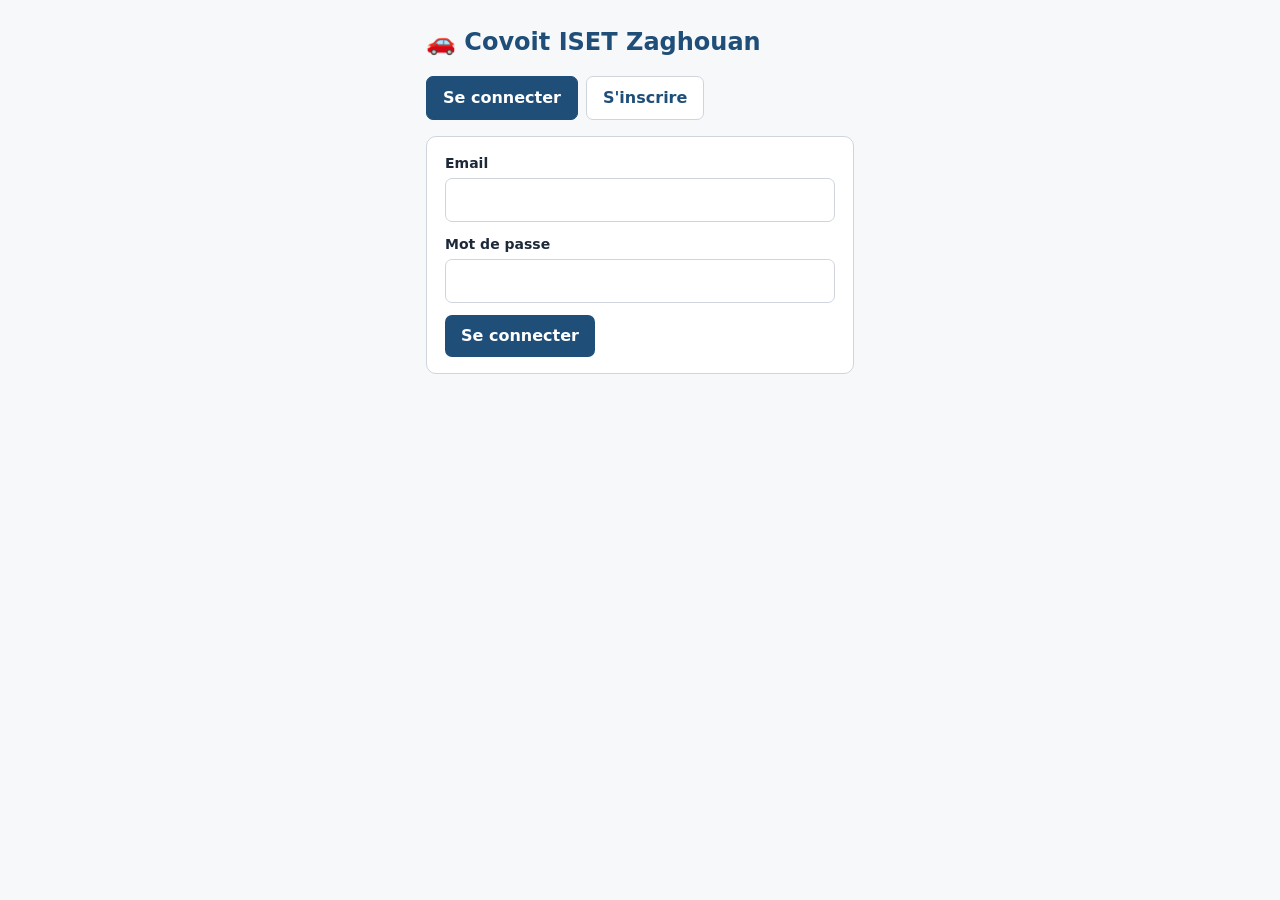
==== src/main/resources/static/index.html @ 4aa3b3e4 "feat(#1): inscription et connexion des utilisateurs" ====
<!DOCTYPE html>
<html lang="fr">
<head>
  <meta charset="UTF-8">
  <meta name="viewport" content="width=device-width, initial-scale=1">
  <title>Connexion · Covoit ISET Zaghouan</title>
  <link rel="stylesheet" href="css/style.css">
</head>
<!-- User story #1 : S'inscrire / Se connecter -->
<body>
<main style="max-width: 460px">
  <h1>🚗 Covoit ISET Zaghouan</h1>

  <div class="onglets">
    <button id="onglet-connexion" class="actif" onclick="changerOnglet('connexion')">Se connecter</button>
    <button id="onglet-inscription" onclick="changerOnglet('inscription')">S'inscrire</button>
  </div>

  <div id="alerte" hidden></div>

  <form id="form-connexion" class="carte">
    <div class="champ"><label for="c-email">Email</label><input id="c-email" type="email" required></div>
    <div class="champ"><label for="c-mdp">Mot de passe</label><input id="c-mdp" type="password" required></div>
    <button type="submit">Se connecter</button>
  </form>

  <form id="form-inscription" class="carte" hidden>
    <div class="ligne">
      <div class="champ"><label for="i-prenom">Prénom</label><input id="i-prenom" required></div>
      <div class="champ"><label for="i-nom">Nom</label><input id="i-nom" required></div>
    </div>
    <div class="champ"><label for="i-email">Email</label><input id="i-email" type="email" required></div>
    <div class="champ"><label for="i-tel">Téléphone</label><input id="i-tel" pattern="\d{8}" placeholder="8 chiffres" required></div>
    <div class="champ"><label for="i-mdp">Mot de passe</label><input id="i-mdp" type="password" minlength="6" required></div>
    <div class="champ">
      <label for="i-role">Je suis</label>
      <select id="i-role">
        <option value="PASSAGER">Passager</option>
        <option value="CONDUCTEUR">Conducteur</option>
      </select>
    </div>
    <button type="submit">Créer mon compte</button>
  </form>
</main>

<script src="js/api.js"></script>
<script>
  const alerte = document.getElementById('alerte');

  if (utilisateurConnecte()) window.location.href = 'recherche.html';

  function changerOnglet(nom) {
    document.getElementById('form-connexion').hidden = nom !== 'connexion';
    document.getElementById('form-inscription').hidden = nom !== 'inscription';
    document.getElementById('onglet-connexion').classList.toggle('actif', nom === 'connexion');
    document.getElementById('onglet-inscription').classList.toggle('actif', nom === 'inscription');
    alerte.hidden = true;
  }

  function ouvrirSession(utilisateur) {
    localStorage.setItem('utilisateur', JSON.stringify(utilisateur));
    window.location.href = 'recherche.html';
  }

  document.getElementById('form-connexion').addEventListener('submit', async e => {
    e.preventDefault();
    try {
      ouvrirSession(await api('/auth/connexion', {
        method: 'POST',
        body: {
          email: document.getElementById('c-email').value,
          motDePasse: document.getElementById('c-mdp').value
        }
      }));
    } catch (err) {
      afficherAlerte(alerte, err.message);
    }
  });

  document.getElementById('form-inscription').addEventListener('submit', async e => {
    e.preventDefault();
    try {
      ouvrirSession(await api('/auth/inscription', {
        method: 'POST',
        body: {
          prenom: document.getElementById('i-prenom').value,
          nom: document.getElementById('i-nom').value,
          email: document.getElementById('i-email').value,
          telephone: document.getElementById('i-tel').value,
          motDePasse: document.getElementById('i-mdp').value,
          role: document.getElementById('i-role').value
        }
      }));
    } catch (err) {
      afficherAlerte(alerte, err.message);
    }
  });
</script>
</body>
</html>
---- src/main/resources/static/css/style.css ----
:root {
  --bleu: #1f4e79;
  --bleu-clair: #eaf1f8;
  --vert: #1e7d4f;
  --rouge: #b42318;
  --gris: #667085;
  --bordure: #d0d5dd;
  --fond: #f6f8fa;
}

* { box-sizing: border-box; }

body {
  margin: 0;
  font-family: system-ui, -apple-system, "Segoe UI", Roboto, sans-serif;
  background: var(--fond);
  color: #1d2939;
  line-height: 1.5;
}

/* ---------- Barre de navigation ---------- */
.nav {
  background: var(--bleu);
  color: #fff;
  display: flex;
  flex-wrap: wrap;
  align-items: center;
  gap: 4px 18px;
  padding: 12px 20px;
}
.nav .logo { font-weight: 700; margin-right: auto; }
.nav a { color: #dbe7f3; text-decoration: none; font-size: 15px; }
.nav a:hover, .nav a.actif { color: #fff; text-decoration: underline; }
.nav button { background: none; border: 1px solid #9fb8d0; color: #fff; padding: 4px 10px; border-radius: 6px; cursor: pointer; }

/* ---------- Mise en page ---------- */
main { max-width: 860px; margin: 24px auto; padding: 0 16px; }
h1 { color: var(--bleu); font-size: 24px; margin: 0 0 16px; }
h2 { color: var(--bleu); font-size: 18px; margin: 24px 0 10px; }

.carte {
  background: #fff;
  border: 1px solid var(--bordure);
  border-radius: 10px;
  padding: 16px 18px;
  margin-bottom: 14px;
}

/* ---------- Formulaires ---------- */
form .ligne { display: grid; grid-template-columns: repeat(auto-fit, minmax(180px, 1fr)); gap: 12px; }
label { display: block; font-size: 14px; font-weight: 600; margin-bottom: 4px; }
input, select, textarea {
  width: 100%;
  padding: 9px 10px;
  border: 1px solid var(--bordure);
  border-radius: 7px;
  font: inherit;
  background: #fff;
}
textarea { resize: vertical; min-height: 70px; }
.champ { margin-bottom: 12px; }

button, .bouton {
  display: inline-block;
  background: var(--bleu);
  color: #fff;
  border: none;
  padding: 9px 16px;
  border-radius: 7px;
  font: inherit;
  font-weight: 600;
  cursor: pointer;
  text-decoration: none;
}
button:hover, .bouton:hover { filter: brightness(1.12); }
button:disabled { opacity: .55; cursor: not-allowed; }
.bouton-secondaire { background: #fff; color: var(--bleu); border: 1px solid var(--bleu); }
.bouton-danger { background: var(--rouge); }

/* ---------- Messages d'alerte ---------- */
.alerte { padding: 10px 14px; border-radius: 7px; margin: 12px 0; font-size: 15px; }
.alerte.erreur { background: #fef3f2; color: var(--rouge); border: 1px solid #fecdca; }
.alerte.succes { background: #ecfdf3; color: var(--vert); border: 1px solid #abefc6; }

/* ---------- Onglets (connexion / inscription) ---------- */
.onglets { display: flex; gap: 8px; margin-bottom: 16px; }
.onglets button { background: #fff; color: var(--bleu); border: 1px solid var(--bordure); }
.onglets button.actif { background: var(--bleu); color: #fff; border-color: var(--bleu); }

/* ---------- Trajets et réservations ---------- */
.trajet { display: flex; flex-wrap: wrap; justify-content: space-between; gap: 10px 20px; align-items: center; }
.trajet .itineraire { font-size: 18px; font-weight: 700; }
.trajet .details { color: var(--gris); font-size: 14px; }
.trajet .prix { font-size: 18px; font-weight: 700; color: var(--vert); }
.trajet .actions { display: flex; gap: 8px; align-items: center; }
.trajet .actions input { width: 70px; }

.badge { display: inline-block; padding: 2px 9px; border-radius: 99px; font-size: 13px; font-weight: 600; }
.badge.confirmee { background: #ecfdf3; color: var(--vert); }
.badge.annulee { background: #f2f4f7; color: var(--gris); }

.stats { display: grid; grid-template-columns: repeat(auto-fit, minmax(150px, 1fr)); gap: 12px; }
.stat { background: var(--bleu-clair); border-radius: 8px; padding: 12px; text-align: center; }
.stat strong { display: block; font-size: 24px; color: var(--bleu); }
.vide { color: var(--gris); font-style: italic; }

/* ---------- Messagerie ---------- */
.messagerie { display: grid; grid-template-columns: 220px 1fr; gap: 14px; }
.contacts a { display: block; padding: 9px 10px; border-radius: 7px; color: inherit; text-decoration: none; }
.contacts a.actif, .contacts a:hover { background: var(--bleu-clair); }
.fil { max-height: 380px; overflow-y: auto; display: flex; flex-direction: column; gap: 8px; margin-bottom: 12px; }
.bulle { max-width: 75%; padding: 8px 12px; border-radius: 12px; background: #f2f4f7; }
.bulle.moi { align-self: flex-end; background: var(--bleu); color: #fff; }
.bulle small { display: block; font-size: 11px; opacity: .7; margin-top: 2px; }

@media (max-width: 640px) {
  .messagerie { grid-template-columns: 1fr; }
}
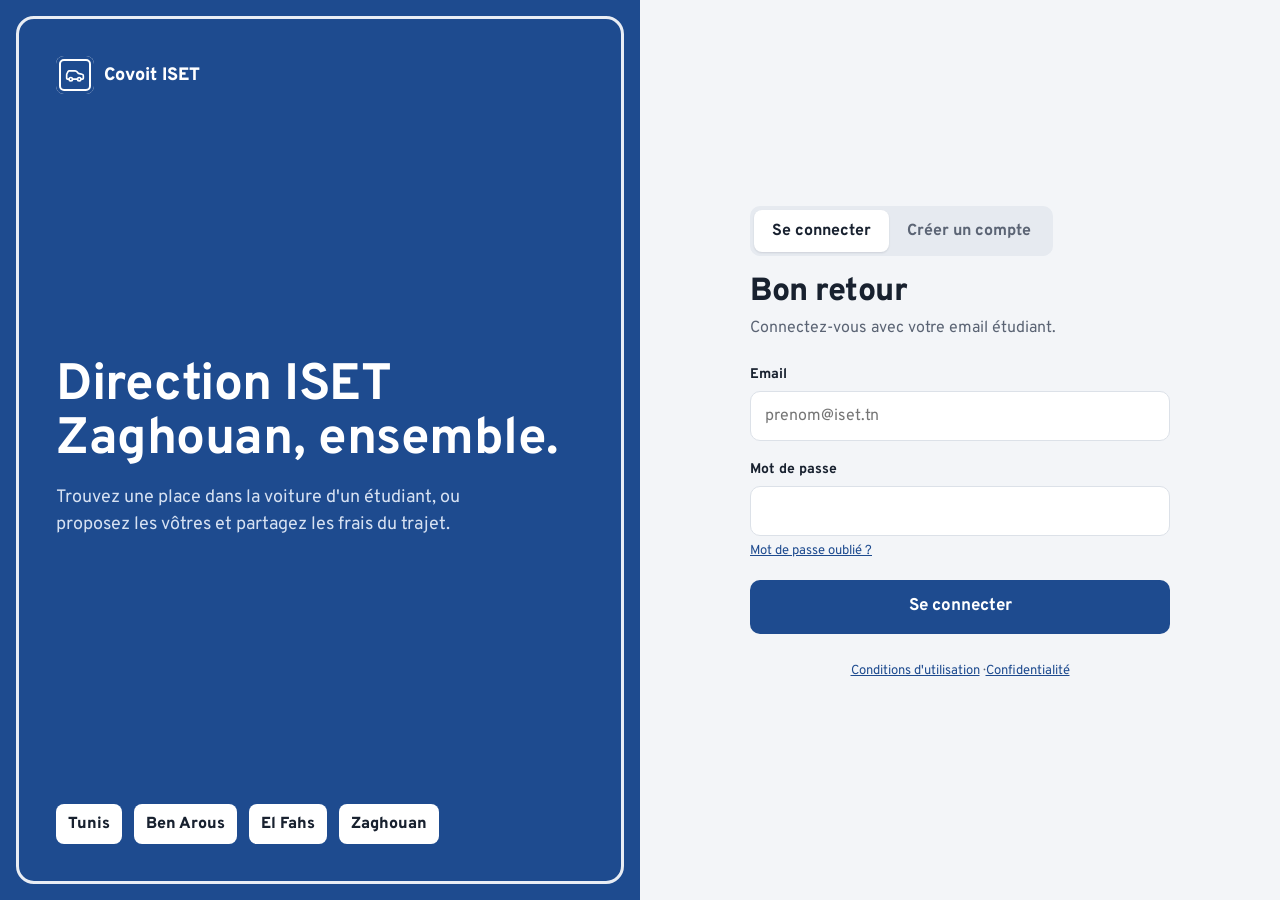
==== commit a2a4b4ff: "DevOps: health endpoint, Docker, GitLab CI, deploy.py, demo.sh, README" ====
--- a/src/main/resources/static/index.html
+++ b/src/main/resources/static/index.html
@@ -2,98 +2,154 @@
 <html lang="fr">
 <head>
   <meta charset="UTF-8">
-  <meta name="viewport" content="width=device-width, initial-scale=1">
-  <title>Connexion · Covoit ISET Zaghouan</title>
+  <meta name="viewport" content="width=device-width, initial-scale=1, viewport-fit=cover">
+  <meta name="theme-color" content="#1e4b8f">
+  <title>Bienvenue · Covoit ISET Zaghouan</title>
+  <link rel="preconnect" href="https://fonts.googleapis.com">
+  <link rel="stylesheet" href="https://fonts.googleapis.com/css2?family=Overpass:wght@400;500;600;700;800&display=swap">
   <link rel="stylesheet" href="css/style.css">
 </head>
 <!-- User story #1 : S'inscrire / Se connecter -->
 <body>
-<main style="max-width: 460px">
-  <h1>🚗 Covoit ISET Zaghouan</h1>
+<div class="ecran-connexion">
+  <section class="cote-panneau">
+    <div>
+      <a class="logo" href="index.html" style="color:#fff"><span class="plaque-logo" id="logo"></span>Covoit ISET</a>
+    </div>
+    <div>
+      <h1>Direction ISET Zaghouan, ensemble.</h1>
+      <p>Trouvez une place dans la voiture d'un étudiant, ou proposez les vôtres et partagez les frais du trajet.</p>
+    </div>
+    <div class="bornes" aria-hidden="true">
+      <span class="borne">Tunis</span>
+      <span class="borne">Ben Arous</span>
+      <span class="borne">El Fahs</span>
+      <span class="borne">Zaghouan</span>
+    </div>
+  </section>
 
-  <div class="onglets">
-    <button id="onglet-connexion" class="actif" onclick="changerOnglet('connexion')">Se connecter</button>
-    <button id="onglet-inscription" onclick="changerOnglet('inscription')">S'inscrire</button>
-  </div>
+  <section class="cote-form">
+    <div style="width:100%;max-width:420px">
+      <div class="segments" role="tablist">
+        <button id="onglet-connexion" class="actif" role="tab" onclick="changerOnglet('connexion')">Se connecter</button>
+        <button id="onglet-inscription" role="tab" onclick="changerOnglet('inscription')">Créer un compte</button>
+      </div>
 
-  <div id="alerte" hidden></div>
+      <form id="form-connexion">
+        <h1 class="titre">Bon retour</h1>
+        <p class="chapeau">Connectez-vous avec votre email étudiant.</p>
+        <div class="champ"><label for="c-email">Email</label>
+          <div class="entree"><input id="c-email" type="email" placeholder="prenom@iset.tn" required autocomplete="email"></div></div>
+        <div class="champ"><label for="c-mdp">Mot de passe</label>
+          <div class="entree"><input id="c-mdp" type="password" required autocomplete="current-password"></div>
+          <div class="aide"><a href="mot-de-passe-oublie.html">Mot de passe oublié ?</a></div></div>
+        <button class="btn plein grand" type="submit">Se connecter</button>
+      </form>
 
-  <form id="form-connexion" class="carte">
-    <div class="champ"><label for="c-email">Email</label><input id="c-email" type="email" required></div>
-    <div class="champ"><label for="c-mdp">Mot de passe</label><input id="c-mdp" type="password" required></div>
-    <button type="submit">Se connecter</button>
-  </form>
+      <form id="form-inscription" hidden>
+        <h1 class="titre">Créer un compte</h1>
+        <p class="chapeau">Vous pourrez activer le mode conducteur juste après.</p>
+        <div class="deux">
+          <div class="champ"><label for="i-prenom">Prénom</label><div class="entree"><input id="i-prenom" required autocomplete="given-name"></div></div>
+          <div class="champ"><label for="i-nom">Nom</label><div class="entree"><input id="i-nom" required autocomplete="family-name"></div></div>
+        </div>
+        <div class="champ"><label for="i-email">Email</label>
+          <div class="entree"><input id="i-email" type="email" placeholder="prenom@iset.tn" required autocomplete="email"></div></div>
+        <div class="champ"><label for="i-tel">Téléphone</label>
+          <div class="entree"><span class="prefixe"><span class="drapeau" aria-hidden="true"></span>+216</span>
+            <input id="i-tel" inputmode="numeric" pattern="\d{8}" maxlength="8" placeholder="20123456" required autocomplete="tel-national"></div></div>
+        <div class="champ"><label for="i-mdp">Mot de passe</label>
+          <div class="entree"><input id="i-mdp" type="password" minlength="6" required autocomplete="new-password"></div>
+          <div class="aide">6 caractères minimum.</div></div>
+        <label class="case" style="margin:0 0 18px;align-items:flex-start">
+          <input type="checkbox" id="i-conditions" required style="margin-top:3px">
+          <span>J'accepte les <a href="conditions.html" target="_blank">conditions d'utilisation</a>
+            et la <a href="confidentialite.html" target="_blank">politique de confidentialité</a>.</span>
+        </label>
+        <button class="btn plein grand" type="submit">Créer mon compte</button>
+      </form>
 
-  <form id="form-inscription" class="carte" hidden>
-    <div class="ligne">
-      <div class="champ"><label for="i-prenom">Prénom</label><input id="i-prenom" required></div>
-      <div class="champ"><label for="i-nom">Nom</label><input id="i-nom" required></div>
+      <div id="verifier-email" hidden>
+        <h1 class="titre">Vérifiez votre email</h1>
+        <p class="chapeau">Nous avons envoyé un lien à <strong id="email-envoye"></strong>. Ouvrez-le pour activer votre compte
+          (pensez à regarder dans les spams).</p>
+        <button class="btn contour plein" id="renvoyer">Renvoyer l'email</button>
+        <button class="btn plein" style="margin-top:10px" onclick="changerOnglet('connexion')">J'ai confirmé, me connecter</button>
+      </div>
+
+      <p class="aide" style="text-align:center;margin-top:28px">
+        <a href="conditions.html">Conditions d'utilisation</a> · <a href="confidentialite.html">Confidentialité</a></p>
     </div>
-    <div class="champ"><label for="i-email">Email</label><input id="i-email" type="email" required></div>
-    <div class="champ"><label for="i-tel">Téléphone</label><input id="i-tel" pattern="\d{8}" placeholder="8 chiffres" required></div>
-    <div class="champ"><label for="i-mdp">Mot de passe</label><input id="i-mdp" type="password" minlength="6" required></div>
-    <div class="champ">
-      <label for="i-role">Je suis</label>
-      <select id="i-role">
-        <option value="PASSAGER">Passager</option>
-        <option value="CONDUCTEUR">Conducteur</option>
-      </select>
-    </div>
-    <button type="submit">Créer mon compte</button>
-  </form>
-</main>
+  </section>
+</div>
 
 <script src="js/api.js"></script>
 <script>
-  const alerte = document.getElementById('alerte');
-
+  document.getElementById('logo').innerHTML = ic('voiture');
   if (utilisateurConnecte()) window.location.href = 'recherche.html';
 
   function changerOnglet(nom) {
+    document.getElementById('verifier-email').hidden = true;
+    document.querySelector('.segments').hidden = false;
     document.getElementById('form-connexion').hidden = nom !== 'connexion';
     document.getElementById('form-inscription').hidden = nom !== 'inscription';
     document.getElementById('onglet-connexion').classList.toggle('actif', nom === 'connexion');
     document.getElementById('onglet-inscription').classList.toggle('actif', nom === 'inscription');
-    alerte.hidden = true;
   }
 
-  function ouvrirSession(utilisateur) {
-    localStorage.setItem('utilisateur', JSON.stringify(utilisateur));
-    window.location.href = 'recherche.html';
+  if (parametre('expire')) toast('Votre session a expiré. Reconnectez-vous.', 'erreur');
+
+  // Lien reçu par email : index.html?verifier=<jeton>
+  if (parametre('verifier')) {
+    api('/auth/verification?jeton=' + encodeURIComponent(parametre('verifier')), { method: 'POST' })
+      .then(session => {
+        enregistrerSession(session);
+        location.href = 'completer-profil.html?nouveau=1';
+      })
+      .catch(err => toast(err.message, 'erreur'));
   }
+
+  document.getElementById('renvoyer').addEventListener('click', async () => {
+    try {
+      const r = await api('/auth/verification/renvoi', { method: 'POST',
+        body: { email: document.getElementById('email-envoye').textContent } });
+      toast(r.message);
+    } catch (err) { toast(err.message, 'erreur'); }
+  });
 
   document.getElementById('form-connexion').addEventListener('submit', async e => {
     e.preventDefault();
     try {
-      ouvrirSession(await api('/auth/connexion', {
-        method: 'POST',
-        body: {
-          email: document.getElementById('c-email').value,
-          motDePasse: document.getElementById('c-mdp').value
-        }
-      }));
-    } catch (err) {
-      afficherAlerte(alerte, err.message);
-    }
+      const session = await api('/auth/connexion', { method: 'POST', body: {
+        email: document.getElementById('c-email').value,
+        motDePasse: document.getElementById('c-mdp').value } });
+      enregistrerSession(session);
+      window.location.href = 'recherche.html';
+    } catch (err) { toast(err.message, 'erreur'); }
   });
 
   document.getElementById('form-inscription').addEventListener('submit', async e => {
     e.preventDefault();
     try {
-      ouvrirSession(await api('/auth/inscription', {
-        method: 'POST',
-        body: {
-          prenom: document.getElementById('i-prenom').value,
-          nom: document.getElementById('i-nom').value,
-          email: document.getElementById('i-email').value,
-          telephone: document.getElementById('i-tel').value,
-          motDePasse: document.getElementById('i-mdp').value,
-          role: document.getElementById('i-role').value
-        }
-      }));
-    } catch (err) {
-      afficherAlerte(alerte, err.message);
-    }
+      const session = await api('/auth/inscription', { method: 'POST', body: {
+        prenom: document.getElementById('i-prenom').value,
+        nom: document.getElementById('i-nom').value,
+        email: document.getElementById('i-email').value,
+        telephone: document.getElementById('i-tel').value.replace(/\s/g, ''),
+        motDePasse: document.getElementById('i-mdp').value,
+        role: 'PASSAGER',
+        conditionsAcceptees: document.getElementById('i-conditions').checked } });
+      if (session.verificationRequise) {
+        // Le compte est créé, mais l'email doit être confirmé avant la première connexion
+        document.getElementById('form-inscription').hidden = true;
+        document.querySelector('.segments').hidden = true;
+        document.getElementById('email-envoye').textContent = session.utilisateur.email;
+        document.getElementById('verifier-email').hidden = false;
+        return;
+      }
+      enregistrerSession(session);
+      window.location.href = 'completer-profil.html?nouveau=1';
+    } catch (err) { toast(err.message, 'erreur'); }
   });
 </script>
 </body>
--- a/src/main/resources/static/css/style.css
+++ b/src/main/resources/static/css/style.css
@@ -1,118 +1,592 @@
+/* =========================================================
+   Covoit ISET Zaghouan · thème « panneau routier »
+   Ordinateur : barre du haut + colonnes ; téléphone : onglets en bas
+   ========================================================= */
 :root {
-  --bleu: #1f4e79;
-  --bleu-clair: #eaf1f8;
-  --vert: #1e7d4f;
-  --rouge: #b42318;
-  --gris: #667085;
-  --bordure: #d0d5dd;
-  --fond: #f6f8fa;
+  --panneau: #1e4b8f;        /* bleu des panneaux de direction */
+  --panneau-fonce: #163a70;
+  --panneau-clair: #e8eef8;
+  --encre: #18212f;
+  --asphalte: #5b6474;
+  --gris: #8a93a3;
+  --ligne: #dce1e8;
+  --fond: #f3f5f8;
+  --blanc: #ffffff;
+  --jaune: #f2b705;          /* peinture routière, utilisée avec parcimonie */
+  --jaune-clair: #fff6d6;
+  --vert: #1f7a4d;
+  --vert-clair: #e5f3ec;
+  --rouge: #c2362b;
+  --rouge-clair: #fbe9e7;
+  --largeur: 1160px;
+  --onglets-h: 68px;
 }
 
 * { box-sizing: border-box; }
-
+[hidden] { display: none !important; }
+html, body { margin: 0; }
 body {
-  margin: 0;
-  font-family: system-ui, -apple-system, "Segoe UI", Roboto, sans-serif;
+  font-family: "Overpass", system-ui, -apple-system, "Segoe UI", Roboto, sans-serif;
+  font-size: 16px;
+  line-height: 1.5;
+  color: var(--encre);
   background: var(--fond);
-  color: #1d2939;
-  line-height: 1.5;
-}
-
-/* ---------- Barre de navigation ---------- */
-.nav {
-  background: var(--bleu);
-  color: #fff;
-  display: flex;
-  flex-wrap: wrap;
-  align-items: center;
-  gap: 4px 18px;
-  padding: 12px 20px;
-}
-.nav .logo { font-weight: 700; margin-right: auto; }
-.nav a { color: #dbe7f3; text-decoration: none; font-size: 15px; }
-.nav a:hover, .nav a.actif { color: #fff; text-decoration: underline; }
-.nav button { background: none; border: 1px solid #9fb8d0; color: #fff; padding: 4px 10px; border-radius: 6px; cursor: pointer; }
+  -webkit-font-smoothing: antialiased;
+}
+button, input, select, textarea { font: inherit; color: inherit; }
+a { color: var(--panneau); }
+:focus-visible { outline: 3px solid var(--jaune); outline-offset: 2px; border-radius: 6px; }
+svg.ic { width: 20px; height: 20px; stroke: currentColor; fill: none; stroke-width: 2; stroke-linecap: round; stroke-linejoin: round; flex-shrink: 0; }
+.nombres { font-variant-numeric: tabular-nums; }
+@media (prefers-reduced-motion: reduce) { * { animation: none !important; transition: none !important; } }
 
 /* ---------- Mise en page ---------- */
-main { max-width: 860px; margin: 24px auto; padding: 0 16px; }
-h1 { color: var(--bleu); font-size: 24px; margin: 0 0 16px; }
-h2 { color: var(--bleu); font-size: 18px; margin: 24px 0 10px; }
-
-.carte {
-  background: #fff;
-  border: 1px solid var(--bordure);
-  border-radius: 10px;
-  padding: 16px 18px;
-  margin-bottom: 14px;
-}
+.conteneur { width: 100%; max-width: var(--largeur); margin: 0 auto; padding: 0 24px; }
+main.conteneur { padding-top: 28px; padding-bottom: 64px; }
+.colonnes { display: grid; grid-template-columns: minmax(0, 1fr) 360px; gap: 28px; align-items: start; }
+.colonnes.large-droite { grid-template-columns: minmax(0, 1fr) 400px; }
+.colle { position: sticky; top: 92px; }
+.etroit { max-width: 680px; margin: 0 auto; }
+@media (max-width: 900px) {
+  .colonnes, .colonnes.large-droite { grid-template-columns: 1fr; }
+  .colle { position: static; }
+}
+@media (max-width: 700px) {
+  .conteneur { padding: 0 16px; }
+  main.conteneur { padding-top: 18px; padding-bottom: calc(var(--onglets-h) + 28px); }
+}
+
+h1.titre { font-size: 32px; line-height: 1.15; font-weight: 800; letter-spacing: -.5px; margin: 0 0 6px; }
+.chapeau { color: var(--asphalte); margin: 0 0 24px; max-width: 60ch; }
+h2.section { font-size: 20px; font-weight: 800; margin: 32px 0 12px; }
+h2.section:first-child { margin-top: 0; }
+.retour { display: inline-flex; align-items: center; gap: 6px; color: var(--asphalte); text-decoration: none; font-weight: 600; margin-bottom: 14px; background: none; border: none; padding: 0; cursor: pointer; }
+.retour:hover { color: var(--encre); }
+
+/* ---------- Barre du haut ---------- */
+.barre-haut { position: sticky; top: 0; z-index: 40; background: var(--blanc); border-bottom: 1px solid var(--ligne); }
+.barre-haut .conteneur { display: flex; align-items: center; gap: 28px; height: 68px; }
+.logo { display: inline-flex; align-items: center; gap: 10px; text-decoration: none; color: var(--encre); font-weight: 800; font-size: 18px; }
+.logo .plaque-logo {
+  display: inline-flex; align-items: center; justify-content: center; width: 38px; height: 38px; border-radius: 8px;
+  background: var(--panneau); color: #fff; box-shadow: inset 0 0 0 3px var(--panneau), inset 0 0 0 5px #fff;
+}
+.logo .plaque-logo svg.ic { width: 20px; height: 20px; }
+.nav-haut { display: flex; gap: 4px; flex: 1; }
+.nav-haut a { position: relative; text-decoration: none; color: var(--asphalte); font-weight: 600; padding: 22px 12px; }
+.nav-haut a:hover { color: var(--encre); }
+.nav-haut a.actif { color: var(--encre); }
+.nav-haut a.actif::after { content: ""; position: absolute; left: 12px; right: 12px; bottom: -1px; height: 3px; background: var(--jaune); border-radius: 3px 3px 0 0; }
+.barre-haut .droite { display: flex; align-items: center; gap: 12px; }
+.compte { display: inline-flex; align-items: center; gap: 10px; text-decoration: none; color: var(--encre); font-weight: 600; }
+@media (max-width: 700px) {
+  .nav-haut, .barre-haut .btn-proposer, .compte .nom-compte { display: none; }
+  .barre-haut .conteneur { height: 58px; justify-content: space-between; }
+}
+
+/* ---------- Onglets du bas (téléphone uniquement) ---------- */
+.onglets-bas { display: none; }
+@media (max-width: 700px) {
+  .onglets-bas {
+    display: grid; grid-template-columns: repeat(4, 1fr); position: fixed; left: 0; right: 0; bottom: 0; z-index: 40;
+    height: var(--onglets-h); background: var(--blanc); border-top: 1px solid var(--ligne); padding-bottom: env(safe-area-inset-bottom);
+  }
+  .onglets-bas a { display: flex; flex-direction: column; align-items: center; justify-content: center; gap: 2px; text-decoration: none; color: var(--gris); font-size: 12px; font-weight: 600; }
+  .onglets-bas a.actif { color: var(--panneau); }
+  .onglets-bas a.actif svg.ic { stroke-width: 2.5; }
+}
+
+/* ---------- Boutons ---------- */
+.btn {
+  display: inline-flex; align-items: center; justify-content: center; gap: 8px; min-height: 46px; padding: 0 20px;
+  border-radius: 10px; border: 1px solid transparent; background: var(--panneau); color: #fff; font-weight: 700;
+  text-decoration: none; cursor: pointer; white-space: nowrap;
+}
+.btn:hover { background: var(--panneau-fonce); }
+.btn:disabled { background: #e3e7ed; color: var(--gris); cursor: not-allowed; }
+.btn.plein { width: 100%; }
+.btn.grand { min-height: 54px; font-size: 17px; }
+.btn.jaune { background: var(--jaune); color: var(--encre); }
+.btn.jaune:hover { background: #e0a900; }
+.btn.contour { background: var(--blanc); color: var(--encre); border-color: var(--ligne); }
+.btn.contour:hover { border-color: var(--asphalte); }
+.btn.danger { background: var(--blanc); color: var(--rouge); border-color: #f0c7c2; }
+.btn.danger:hover { background: var(--rouge-clair); }
+.btn.petit { min-height: 38px; padding: 0 14px; font-size: 14px; }
+.btn-icone { width: 42px; height: 42px; border-radius: 10px; display: inline-flex; align-items: center; justify-content: center; border: 1px solid var(--ligne); background: var(--blanc); color: var(--encre); cursor: pointer; text-decoration: none; }
+.btn-icone:hover { border-color: var(--asphalte); }
+.rangee { display: flex; gap: 10px; flex-wrap: wrap; }
+
+/* ---------- Panneau de direction (accueil) : l'élément signature ---------- */
+.panneau-direction {
+  position: relative; background: var(--panneau); color: #fff; border-radius: 18px; padding: 34px 34px 30px;
+}
+.panneau-direction::before {
+  content: ""; position: absolute; inset: 9px; border: 3px solid rgba(255,255,255,.92); border-radius: 12px; pointer-events: none;
+}
+.panneau-direction .direction { display: flex; align-items: center; gap: 16px; position: relative; }
+.panneau-direction .direction h1 { font-size: clamp(30px, 4.4vw, 50px); line-height: 1; font-weight: 800; letter-spacing: -.5px; margin: 0; }
+.panneau-direction .direction .fleche-route { width: 54px; height: 54px; flex-shrink: 0; }
+.panneau-direction .direction .fleche-route svg.ic { width: 54px; height: 54px; stroke-width: 2.4; }
+.panneau-direction p { position: relative; margin: 10px 0 24px; color: #d6e1f2; font-size: 17px; }
+.recherche {
+  position: relative; display: grid; grid-template-columns: 1.3fr auto 1.3fr 1fr .8fr auto; gap: 0; align-items: stretch;
+  background: var(--blanc); border-radius: 12px; color: var(--encre); overflow: hidden;
+}
+.recherche .case-champ { display: flex; flex-direction: column; justify-content: center; padding: 10px 16px; border-right: 1px solid var(--ligne); min-width: 0; }
+.recherche .case-champ label { font-size: 12px; font-weight: 700; color: var(--asphalte); }
+.recherche .case-champ input { border: none; outline: none; background: transparent; font-size: 17px; font-weight: 600; padding: 2px 0; min-width: 0; width: 100%; }
+.recherche .case-champ input::placeholder { color: #b0b7c3; font-weight: 500; }
+.recherche .echanger { border: none; border-right: 1px solid var(--ligne); background: var(--blanc); color: var(--panneau); width: 46px; cursor: pointer; display: flex; align-items: center; justify-content: center; }
+.recherche .echanger:hover { background: var(--panneau-clair); }
+.recherche .btn { border-radius: 0; min-height: 64px; padding: 0 26px; background: var(--jaune); color: var(--encre); }
+.recherche .btn:hover { background: #e0a900; }
+.recherche .btn:disabled { background: #eef0f3; color: var(--gris); }
+@media (max-width: 900px) {
+  .recherche { grid-template-columns: 1fr auto; }
+  .recherche .case-champ { border-right: none; border-bottom: 1px solid var(--ligne); }
+  .recherche .case-champ.depart { grid-column: 1; }
+  .recherche .echanger { grid-column: 2; grid-row: 1 / span 2; border-right: none; border-left: 1px solid var(--ligne); border-bottom: 1px solid var(--ligne); }
+  .recherche .case-champ.arrivee { grid-column: 1; grid-row: 2; }
+  .recherche .case-champ.quand { grid-column: 1 / -1; }
+  .recherche .btn { grid-column: 1 / -1; min-height: 54px; }
+}
+@media (max-width: 700px) {
+  .panneau-direction { padding: 26px 20px 22px; border-radius: 16px; }
+  .panneau-direction::before { inset: 7px; }
+  .panneau-direction .direction .fleche-route, .panneau-direction .direction .fleche-route svg.ic { width: 38px; height: 38px; }
+}
+
+/* ---------- Panneaux et listes ---------- */
+.bloc { background: var(--blanc); border: 1px solid var(--ligne); border-radius: 14px; }
+.bloc.rembourre { padding: 22px; }
+.bloc + .bloc { margin-top: 16px; }
+.bloc-titre { font-size: 17px; font-weight: 800; margin: 0 0 14px; }
+.liste > * + * { border-top: 1px solid var(--ligne); }
+
+/* Une ligne de trajet */
+.ligne-trajet {
+  display: grid; grid-template-columns: 64px minmax(0, 1fr) 190px 96px; gap: 18px; align-items: center;
+  padding: 18px 22px; text-decoration: none; color: inherit; cursor: pointer;
+}
+.ligne-trajet:hover { background: #f8f9fb; }
+.ligne-trajet .quand-trajet { font-weight: 800; font-size: 20px; font-variant-numeric: tabular-nums; }
+.ligne-trajet .quand-trajet small { display: block; font-size: 12px; font-weight: 600; color: var(--asphalte); }
+.ligne-trajet .itineraire { font-weight: 700; font-size: 17px; display: flex; align-items: center; gap: 8px; flex-wrap: wrap; color: var(--encre); text-decoration: none; }
+.ligne-trajet .itineraire:hover { text-decoration: underline; }
+.ligne-trajet .itineraire svg.ic { width: 16px; height: 16px; color: var(--gris); }
+.ligne-trajet .lieu { color: var(--asphalte); font-size: 14px; white-space: nowrap; overflow: hidden; text-overflow: ellipsis; }
+.ligne-trajet .conducteur { display: flex; align-items: center; gap: 10px; min-width: 0; }
+.ligne-trajet .conducteur div { min-width: 0; }
+.ligne-trajet .conducteur strong { display: block; font-size: 14px; white-space: nowrap; overflow: hidden; text-overflow: ellipsis; }
+.ligne-trajet .conducteur div > span { display: block; font-size: 13px; color: var(--asphalte); white-space: nowrap; overflow: hidden; text-overflow: ellipsis; }
+.ligne-trajet .tarif { text-align: right; }
+.ligne-trajet .tarif strong { display: block; font-size: 20px; font-variant-numeric: tabular-nums; }
+.ligne-trajet .extra { grid-column: 1 / -1; }
+.ligne-trajet .route-col { min-width: 0; }
+@media (max-width: 700px) {
+  .ligne-trajet {
+    grid-template-columns: 52px minmax(0, 1fr) auto; gap: 6px 12px; padding: 16px;
+    grid-template-areas: "quand route tarif" ". cond cond" "extra extra extra";
+  }
+  .ligne-trajet .quand-trajet { grid-area: quand; align-self: start; font-size: 18px; }
+  .ligne-trajet .route-col { grid-area: route; }
+  .ligne-trajet .tarif { grid-area: tarif; align-self: start; }
+  .ligne-trajet .tarif strong { font-size: 18px; }
+  .ligne-trajet .conducteur { grid-area: cond; }
+  .ligne-trajet .extra { grid-area: extra; margin-top: 6px; }
+  .ligne-trajet .itineraire { font-size: 16px; }
+}
+
+/* Places restantes : pastille + texte */
+.places { white-space: nowrap; display: inline-flex; align-items: center; gap: 6px; font-size: 13px; font-weight: 700; color: var(--vert); }
+.places::before { content: ""; width: 8px; height: 8px; border-radius: 50%; background: currentColor; }
+.places.peu { color: #a16207; }
+.places.complet { color: var(--rouge); }
+.etat { display: inline-flex; align-items: center; gap: 6px; font-size: 13px; font-weight: 700; padding: 3px 10px; border-radius: 999px; background: var(--fond); color: var(--asphalte); }
+.etat.ok { background: var(--vert-clair); color: var(--vert); }
+.etat.bleu { background: var(--panneau-clair); color: var(--panneau); }
+.etat.rouge { background: var(--rouge-clair); color: var(--rouge); }
+.etat.jaune { background: var(--jaune-clair); color: #7a5a00; }
+
+.jour { font-weight: 800; font-size: 14px; color: var(--asphalte); padding: 14px 22px 8px; background: #fafbfc; }
+.jour::first-letter { text-transform: uppercase; }
+
+/* Itinéraires fréquents (colonne de droite) */
+.frequent { display: flex; align-items: center; gap: 12px; padding: 14px 18px; width: 100%; border: none; background: none; text-align: left; cursor: pointer; }
+.frequent:hover:not(:disabled) { background: #f8f9fb; }
+.frequent:disabled { cursor: default; }
+.frequent .texte { flex: 1; min-width: 0; }
+.frequent strong { display: block; color: var(--encre); }
+.frequent span { font-size: 14px; color: var(--asphalte); }
+.frequent:disabled strong, .frequent:disabled span { color: var(--gris); }
+.frequent > svg.ic { color: var(--gris); }
+
+.proposer-encart { padding: 22px; border-radius: 14px; background: var(--jaune-clair); border: 1px solid #f3dd8a; margin-top: 16px; }
+.proposer-encart strong { display: block; font-size: 18px; margin-bottom: 4px; }
+.proposer-encart p { margin: 0 0 14px; color: #5c4a0a; }
+
+/* ---------- Avatar ---------- */
+.avatar { width: 40px; height: 40px; border-radius: 50%; display: inline-flex; align-items: center; justify-content: center; font-weight: 800; color: #fff; flex-shrink: 0; font-size: 14px; }
+.avatar.m { width: 52px; height: 52px; font-size: 18px; }
+.avatar.xl { width: 96px; height: 96px; font-size: 34px; }
+.avatar.s { width: 34px; height: 34px; font-size: 13px; }
 
 /* ---------- Formulaires ---------- */
-form .ligne { display: grid; grid-template-columns: repeat(auto-fit, minmax(180px, 1fr)); gap: 12px; }
-label { display: block; font-size: 14px; font-weight: 600; margin-bottom: 4px; }
-input, select, textarea {
-  width: 100%;
-  padding: 9px 10px;
-  border: 1px solid var(--bordure);
-  border-radius: 7px;
-  font: inherit;
-  background: #fff;
-}
-textarea { resize: vertical; min-height: 70px; }
-.champ { margin-bottom: 12px; }
-
-button, .bouton {
-  display: inline-block;
-  background: var(--bleu);
-  color: #fff;
-  border: none;
-  padding: 9px 16px;
-  border-radius: 7px;
-  font: inherit;
-  font-weight: 600;
-  cursor: pointer;
-  text-decoration: none;
-}
-button:hover, .bouton:hover { filter: brightness(1.12); }
-button:disabled { opacity: .55; cursor: not-allowed; }
-.bouton-secondaire { background: #fff; color: var(--bleu); border: 1px solid var(--bleu); }
-.bouton-danger { background: var(--rouge); }
-
-/* ---------- Messages d'alerte ---------- */
-.alerte { padding: 10px 14px; border-radius: 7px; margin: 12px 0; font-size: 15px; }
-.alerte.erreur { background: #fef3f2; color: var(--rouge); border: 1px solid #fecdca; }
-.alerte.succes { background: #ecfdf3; color: var(--vert); border: 1px solid #abefc6; }
-
-/* ---------- Onglets (connexion / inscription) ---------- */
-.onglets { display: flex; gap: 8px; margin-bottom: 16px; }
-.onglets button { background: #fff; color: var(--bleu); border: 1px solid var(--bordure); }
-.onglets button.actif { background: var(--bleu); color: #fff; border-color: var(--bleu); }
-
-/* ---------- Trajets et réservations ---------- */
-.trajet { display: flex; flex-wrap: wrap; justify-content: space-between; gap: 10px 20px; align-items: center; }
-.trajet .itineraire { font-size: 18px; font-weight: 700; }
-.trajet .details { color: var(--gris); font-size: 14px; }
-.trajet .prix { font-size: 18px; font-weight: 700; color: var(--vert); }
-.trajet .actions { display: flex; gap: 8px; align-items: center; }
-.trajet .actions input { width: 70px; }
-
-.badge { display: inline-block; padding: 2px 9px; border-radius: 99px; font-size: 13px; font-weight: 600; }
-.badge.confirmee { background: #ecfdf3; color: var(--vert); }
-.badge.annulee { background: #f2f4f7; color: var(--gris); }
-
-.stats { display: grid; grid-template-columns: repeat(auto-fit, minmax(150px, 1fr)); gap: 12px; }
-.stat { background: var(--bleu-clair); border-radius: 8px; padding: 12px; text-align: center; }
-.stat strong { display: block; font-size: 24px; color: var(--bleu); }
-.vide { color: var(--gris); font-style: italic; }
+.champ { margin-bottom: 18px; }
+.champ > label, .etiquette { display: block; font-weight: 700; font-size: 14px; margin-bottom: 6px; }
+.aide { font-size: 13px; color: var(--asphalte); margin-top: 6px; }
+.entree { display: flex; align-items: center; gap: 10px; background: var(--blanc); border: 1px solid var(--ligne); border-radius: 10px; padding: 0 14px; min-height: 50px; }
+.entree:focus-within { border-color: var(--panneau); box-shadow: 0 0 0 3px var(--panneau-clair); }
+.entree svg.ic { color: var(--asphalte); }
+.entree input, .entree select { border: none; outline: none; background: transparent; width: 100%; min-width: 0; font-size: 16px; padding: 12px 0; }
+.entree .prefixe { display: flex; align-items: center; gap: 8px; padding-right: 12px; border-right: 1px solid var(--ligne); font-weight: 600; white-space: nowrap; }
+.drapeau { width: 24px; height: 16px; border-radius: 2px; background: #e70013; position: relative; display: inline-block; }
+.drapeau::before { content: ""; position: absolute; left: 50%; top: 50%; width: 10px; height: 10px; border-radius: 50%; background: #fff; transform: translate(-50%, -50%); }
+.drapeau::after { content: ""; position: absolute; left: 50%; top: 50%; width: 5px; height: 5px; border-radius: 50%; border: 1.5px solid #e70013; border-right-color: transparent; transform: translate(-45%, -50%); }
+.deux { display: grid; grid-template-columns: 1fr 1fr; gap: 14px; }
+@media (max-width: 480px) { .deux.empile { grid-template-columns: 1fr; } }
+
+.option { display: flex; align-items: center; gap: 14px; padding: 18px; border: 1px solid var(--ligne); border-radius: 12px; background: var(--blanc); cursor: pointer; }
+.option.actif { border-color: var(--panneau); background: var(--panneau-clair); }
+.option .texte { flex: 1; }
+.option .texte strong { display: block; font-size: 17px; }
+.option .texte span { color: var(--asphalte); font-size: 14px; }
+.interrupteur { position: relative; width: 52px; height: 30px; flex-shrink: 0; }
+.interrupteur input { position: absolute; opacity: 0; width: 100%; height: 100%; margin: 0; cursor: pointer; }
+.interrupteur span { position: absolute; inset: 0; border-radius: 30px; background: #cfd5de; transition: background .15s; pointer-events: none; }
+.interrupteur span::after { content: ""; position: absolute; left: 3px; top: 3px; width: 24px; height: 24px; border-radius: 50%; background: #fff; box-shadow: 0 1px 3px rgba(0,0,0,.25); transition: transform .15s; }
+.interrupteur input:checked + span { background: var(--panneau); }
+.interrupteur input:checked + span::after { transform: translateX(22px); }
+.interrupteur input:focus-visible + span { outline: 3px solid var(--jaune); outline-offset: 2px; }
+
+/* Plaque d'immatriculation tunisienne (noire, lettres blanches) */
+.plaque { display: grid; grid-template-columns: 1fr auto 1.35fr; gap: 8px; align-items: center; background: #000; border-radius: 10px; padding: 10px; border: 3px solid #d9d9d9; max-width: 420px; }
+.plaque input { width: 100%; min-width: 0; background: transparent; border: 1px dashed #4a4a4a; border-radius: 6px; color: #fff; text-align: center; font-size: 28px; font-weight: 700; letter-spacing: 3px; padding: 6px 4px; outline: none; font-variant-numeric: tabular-nums; }
+.plaque input::placeholder { color: #555; }
+.plaque input:focus { border-color: var(--jaune); border-style: solid; }
+.plaque .tounes, .plaque-affichee .tounes { color: #fff; font-size: 24px; font-family: "Noto Naskh Arabic", "Segoe UI", serif; padding: 0 6px; }
+.plaque-affichee { display: inline-flex; align-items: center; gap: 16px; background: #000; color: #fff; border: 3px solid #d9d9d9; border-radius: 10px; padding: 8px 18px; font-size: 26px; font-weight: 700; letter-spacing: 2px; font-variant-numeric: tabular-nums; }
+.case { display: flex; align-items: center; gap: 10px; margin-top: 12px; color: var(--asphalte); cursor: pointer; }
+.case input { width: 18px; height: 18px; accent-color: var(--panneau); }
+
+/* Compteur (places, prix) */
+.compteur { display: flex; align-items: center; justify-content: space-between; gap: 8px; border: 1px solid var(--ligne); border-radius: 10px; padding: 6px; background: var(--blanc); }
+.compteur button { width: 38px; height: 38px; border-radius: 8px; border: none; background: var(--panneau-clair); color: var(--panneau); cursor: pointer; display: inline-flex; align-items: center; justify-content: center; }
+.compteur button:disabled { background: var(--fond); color: #c1c7d0; cursor: not-allowed; }
+.compteur output { font-size: 18px; font-weight: 800; font-variant-numeric: tabular-nums; min-width: 56px; text-align: center; }
+
+/* ---------- Trajet : chronologie ---------- */
+.chrono { display: grid; grid-template-columns: 60px 16px 1fr; column-gap: 12px; }
+.chrono .h { font-weight: 800; font-size: 18px; font-variant-numeric: tabular-nums; }
+.chrono .v { font-weight: 800; font-size: 19px; }
+.chrono .l { color: var(--asphalte); font-size: 14px; margin-bottom: 4px; }
+.chrono .rail { display: flex; flex-direction: column; align-items: center; padding-top: 6px; }
+.chrono .pt { width: 14px; height: 14px; border-radius: 50%; border: 3px solid var(--panneau); background: #fff; }
+.chrono .pt.fin { background: var(--panneau); }
+.chrono .tr { width: 3px; flex: 1; min-height: 34px; margin: 4px 0; background: repeating-linear-gradient(var(--ligne) 0 6px, transparent 6px 11px); }
+
+.reservation-bloc .prix-grand { font-size: 34px; font-weight: 800; font-variant-numeric: tabular-nums; line-height: 1.1; }
+.reservation-bloc .sous { color: var(--asphalte); font-size: 14px; }
+.donnee { display: flex; justify-content: space-between; gap: 12px; padding: 12px 0; border-top: 1px solid var(--ligne); }
+.donnee span { color: var(--asphalte); }
+.donnee strong { text-align: right; }
+
+.carte-geo { height: 260px; border-radius: 14px; overflow: hidden; background: #e7ebf0; border: 1px solid var(--ligne); }
+
+/* ---------- Onglets segmentés ---------- */
+.segments { display: inline-flex; background: #e6eaf0; border-radius: 10px; padding: 4px; margin-bottom: 18px; }
+.segments button { border: none; background: transparent; padding: 9px 18px; border-radius: 8px; font-weight: 700; color: var(--asphalte); cursor: pointer; }
+.segments button.actif { background: var(--blanc); color: var(--encre); box-shadow: 0 1px 2px rgba(24,33,47,.12); }
 
 /* ---------- Messagerie ---------- */
-.messagerie { display: grid; grid-template-columns: 220px 1fr; gap: 14px; }
-.contacts a { display: block; padding: 9px 10px; border-radius: 7px; color: inherit; text-decoration: none; }
-.contacts a.actif, .contacts a:hover { background: var(--bleu-clair); }
-.fil { max-height: 380px; overflow-y: auto; display: flex; flex-direction: column; gap: 8px; margin-bottom: 12px; }
-.bulle { max-width: 75%; padding: 8px 12px; border-radius: 12px; background: #f2f4f7; }
-.bulle.moi { align-self: flex-end; background: var(--bleu); color: #fff; }
-.bulle small { display: block; font-size: 11px; opacity: .7; margin-top: 2px; }
-
-@media (max-width: 640px) {
-  .messagerie { grid-template-columns: 1fr; }
-}
+.messagerie { display: grid; grid-template-columns: 340px minmax(0, 1fr); height: calc(100vh - 68px - 56px); min-height: 480px; background: var(--blanc); border: 1px solid var(--ligne); border-radius: 14px; overflow: hidden; }
+.messagerie .contacts { border-right: 1px solid var(--ligne); overflow-y: auto; }
+.messagerie .contacts h2 { font-size: 18px; margin: 0; padding: 18px 18px 12px; }
+.conversation { display: flex; align-items: center; gap: 12px; padding: 14px 18px; text-decoration: none; color: inherit; border-top: 1px solid var(--ligne); }
+.conversation:hover { background: #f8f9fb; }
+.conversation.actif { background: var(--panneau-clair); }
+.conversation .texte { flex: 1; min-width: 0; }
+.conversation .texte strong { display: block; }
+.conversation .texte span { display: block; font-size: 14px; color: var(--asphalte); white-space: nowrap; overflow: hidden; text-overflow: ellipsis; }
+.conversation time { font-size: 12px; color: var(--gris); align-self: flex-start; }
+.discussion { display: flex; flex-direction: column; min-width: 0; }
+.discussion .tete { display: flex; align-items: center; gap: 12px; padding: 14px 18px; border-bottom: 1px solid var(--ligne); }
+.discussion .fil { flex: 1; overflow-y: auto; padding: 20px; display: flex; flex-direction: column; gap: 8px; background: #fafbfc; }
+.bulle { max-width: 68%; padding: 10px 14px; border-radius: 14px 14px 14px 4px; background: var(--blanc); border: 1px solid var(--ligne); }
+.bulle.moi { align-self: flex-end; background: var(--panneau); color: #fff; border-color: var(--panneau); border-radius: 14px 14px 4px 14px; }
+.bulle time { display: block; font-size: 11px; opacity: .7; margin-top: 2px; text-align: right; }
+.discussion form { display: flex; gap: 10px; padding: 14px; border-top: 1px solid var(--ligne); }
+.discussion form input { min-width: 0; flex: 1; border: 1px solid var(--ligne); border-radius: 10px; padding: 12px 14px; outline: none; }
+.discussion form input:focus { border-color: var(--panneau); }
+.discussion .vide-chat { margin: auto; text-align: center; color: var(--asphalte); }
+@media (max-width: 700px) {
+  .messagerie { grid-template-columns: 1fr; height: calc(100vh - 58px - var(--onglets-h) - 36px); border-radius: 12px; }
+  .messagerie.ouverte .contacts { display: none; }
+  .messagerie:not(.ouverte) .discussion { display: none; }
+  .bulle { max-width: 82%; }
+}
+
+/* ---------- Profil ---------- */
+.identite { text-align: center; padding: 28px 22px; }
+.identite h1 { font-size: 24px; margin: 14px 0 6px; }
+.chiffres { display: grid; grid-template-columns: 1fr 1fr; border-top: 1px solid var(--ligne); }
+.chiffres div { padding: 16px; text-align: center; }
+.chiffres div + div { border-left: 1px solid var(--ligne); }
+.chiffres strong { display: block; font-size: 26px; font-variant-numeric: tabular-nums; }
+.chiffres span { font-size: 13px; color: var(--asphalte); }
+.menu a, .menu button { display: flex; align-items: center; gap: 12px; width: 100%; padding: 16px 20px; background: none; border: none; text-decoration: none; color: var(--encre); font-weight: 600; cursor: pointer; text-align: left; }
+.menu > * + * { border-top: 1px solid var(--ligne); }
+.menu a:hover, .menu button:hover { background: #f8f9fb; }
+.menu .fin { margin-left: auto; color: var(--gris); }
+.menu .rouge { color: var(--rouge); }
+
+/* ---------- Connexion ---------- */
+.ecran-connexion { min-height: 100vh; display: grid; grid-template-columns: 1fr 1fr; }
+.ecran-connexion .cote-panneau { background: var(--panneau); color: #fff; padding: 56px; display: flex; flex-direction: column; justify-content: space-between; position: relative; }
+.ecran-connexion .cote-panneau::before { content: ""; position: absolute; inset: 16px; border: 3px solid rgba(255,255,255,.9); border-radius: 18px; pointer-events: none; }
+.ecran-connexion .cote-panneau > * { position: relative; }
+.ecran-connexion .cote-panneau h1 { font-size: clamp(36px, 4vw, 56px); line-height: 1.05; margin: 0 0 16px; letter-spacing: -.5px; }
+.ecran-connexion .cote-panneau p { font-size: 18px; color: #d6e1f2; max-width: 34ch; margin: 0; }
+.ecran-connexion .bornes { display: flex; gap: 12px; flex-wrap: wrap; }
+.borne { display: inline-flex; align-items: center; gap: 8px; background: #fff; color: var(--encre); border-radius: 8px; padding: 8px 12px; font-weight: 800; }
+.borne small { color: var(--asphalte); font-weight: 600; }
+.ecran-connexion .cote-form { display: flex; align-items: center; justify-content: center; padding: 40px 24px; }
+.ecran-connexion form { width: 100%; max-width: 420px; }
+@media (max-width: 900px) {
+  .ecran-connexion { grid-template-columns: 1fr; }
+  .ecran-connexion .cote-panneau { padding: 40px 28px 34px; min-height: 0; gap: 26px; }
+  .ecran-connexion .cote-panneau::before { inset: 10px; border-radius: 12px; }
+}
+
+/* ---------- Messages éphémères, fenêtres, sélecteur de carte ---------- */
+.toasts { position: fixed; right: 24px; bottom: 24px; z-index: 100; display: flex; flex-direction: column; gap: 8px; max-width: 380px; }
+.toast { display: flex; align-items: center; gap: 10px; background: var(--encre); color: #fff; padding: 14px 16px; border-radius: 10px; box-shadow: 0 10px 30px rgba(24,33,47,.25); animation: apparait .2s ease-out; }
+.toast svg.ic { color: #7ddba8; }
+.toast.erreur svg.ic { color: #ffb4a8; }
+@keyframes apparait { from { transform: translateY(8px); opacity: 0; } to { transform: none; opacity: 1; } }
+@media (max-width: 700px) { .toasts { left: 16px; right: 16px; bottom: calc(var(--onglets-h) + 14px); max-width: none; } }
+
+.voile { position: fixed; inset: 0; z-index: 80; background: rgba(24,33,47,.5); display: flex; align-items: center; justify-content: center; padding: 20px; }
+.fenetre { width: 100%; max-width: 480px; background: var(--blanc); border-radius: 16px; padding: 24px; max-height: 88vh; overflow-y: auto; animation: apparait .2s ease-out; }
+.fenetre h3 { margin: 0 0 6px; font-size: 21px; }
+.fenetre .chapeau { margin-bottom: 18px; }
+@media (max-width: 700px) {
+  .voile { align-items: flex-end; padding: 0; }
+  .fenetre { border-radius: 18px 18px 0 0; }
+}
+
+.selecteur-carte { position: fixed; inset: 0; z-index: 90; background: rgba(24,33,47,.5); display: flex; align-items: center; justify-content: center; padding: 24px; }
+.selecteur-carte .cadre { position: relative; width: 100%; max-width: 860px; height: min(640px, 100%); background: #e7ebf0; border-radius: 16px; overflow: hidden; }
+.selecteur-carte #carte-choix { position: absolute; inset: 0; }
+.selecteur-carte .barre-lieu { position: absolute; top: 14px; left: 14px; right: 14px; z-index: 500; display: flex; gap: 8px; }
+.selecteur-carte .barre-lieu .entree { flex: 1; box-shadow: 0 4px 16px rgba(24,33,47,.15); }
+.selecteur-carte .suggestions { position: absolute; top: 70px; left: 14px; right: 14px; z-index: 500; background: #fff; border-radius: 10px; box-shadow: 0 8px 24px rgba(24,33,47,.18); overflow: hidden; }
+.selecteur-carte .suggestions button { display: block; width: 100%; text-align: left; border: none; border-top: 1px solid var(--ligne); background: #fff; padding: 12px 16px; cursor: pointer; font-size: 14px; }
+.selecteur-carte .suggestions button:hover { background: #f8f9fb; }
+.selecteur-carte .viseur { position: absolute; left: 50%; top: calc(50% - 60px); transform: translate(-50%, -100%); z-index: 450; pointer-events: none; color: var(--panneau); }
+.selecteur-carte .viseur svg.ic { width: 46px; height: 46px; fill: var(--panneau); stroke: #fff; stroke-width: 1.6; }
+.selecteur-carte .panneau-bas { position: absolute; left: 14px; right: 14px; bottom: 14px; z-index: 500; background: #fff; border-radius: 12px; padding: 16px; display: flex; align-items: center; gap: 14px; box-shadow: 0 8px 24px rgba(24,33,47,.18); }
+.selecteur-carte .panneau-bas .texte { flex: 1; min-width: 0; }
+.selecteur-carte .panneau-bas .texte span { display: block; font-size: 13px; color: var(--asphalte); }
+.selecteur-carte .panneau-bas .texte strong { display: block; white-space: nowrap; overflow: hidden; text-overflow: ellipsis; }
+@media (max-width: 700px) {
+  .selecteur-carte { padding: 0; }
+  .selecteur-carte .cadre { height: 100%; max-width: none; border-radius: 0; }
+  .selecteur-carte .panneau-bas { flex-direction: column; align-items: stretch; }
+}
+
+/* ---------- Divers ---------- */
+.vide { text-align: center; padding: 44px 22px; color: var(--asphalte); }
+.vide .rond { width: 60px; height: 60px; border-radius: 50%; background: var(--fond); color: var(--asphalte); display: inline-flex; align-items: center; justify-content: center; margin-bottom: 12px; }
+.vide strong { display: block; color: var(--encre); font-size: 17px; margin-bottom: 4px; }
+.vide .btn { margin-top: 14px; }
+.chargement { height: 76px; background: linear-gradient(90deg, #eef1f5 25%, #f7f8fa 50%, #eef1f5 75%); background-size: 200% 100%; animation: brille 1.2s infinite linear; }
+.chargement + .chargement { border-top: 1px solid var(--ligne); }
+@keyframes brille { from { background-position: 200% 0; } to { background-position: -200% 0; } }
+.alerte { display: flex; gap: 12px; padding: 16px 18px; border-radius: 12px; background: var(--jaune-clair); border: 1px solid #f3dd8a; color: #5c4a0a; margin-bottom: 20px; }
+.alerte strong { display: block; color: var(--encre); }
+.action-mobile { margin-top: 22px; }
+@media (max-width: 700px) {
+  .action-mobile { position: fixed; left: 0; right: 0; bottom: var(--onglets-h); z-index: 30; margin: 0; padding: 12px 16px; background: var(--blanc); border-top: 1px solid var(--ligne); }
+  body:has(.action-mobile) main.conteneur { padding-bottom: calc(var(--onglets-h) + 110px); }
+}
+
+
+/* =========================================================
+   v0.4 : notifications, demandes, notes, assistant
+   ========================================================= */
+
+/* Bouton « fermer la conversation » : utile seulement sur téléphone */
+@media (min-width: 701px) { #fermer { display: none; } }
+
+/* ---------- Cloche et liste des notifications ---------- */
+.cloche-zone { position: relative; }
+.cloche { position: relative; border: none; }
+.cloche .pastille {
+  position: absolute; top: 4px; right: 3px; min-width: 18px; height: 18px; padding: 0 5px; border-radius: 9px;
+  background: var(--rouge); color: #fff; font-size: 11px; font-weight: 800; line-height: 18px; text-align: center;
+  box-shadow: 0 0 0 2px var(--blanc);
+}
+.panneau-notifs {
+  position: absolute; right: 0; top: calc(100% + 10px); width: 380px; max-height: min(520px, 75vh); overflow-y: auto;
+  background: var(--blanc); border: 1px solid var(--ligne); border-radius: 14px; box-shadow: 0 16px 40px rgba(24,33,47,.18); z-index: 60;
+}
+.tete-notifs { padding: 14px 18px; border-bottom: 1px solid var(--ligne); position: sticky; top: 0; background: var(--blanc); }
+.notif { display: flex; gap: 12px; padding: 14px 18px; text-decoration: none; color: inherit; border-bottom: 1px solid var(--ligne); }
+.notif:last-child { border-bottom: none; }
+.notif:hover { background: #f8f9fb; }
+.notif.nouvelle { background: #f4f7fc; }
+.notif.nouvelle .texte strong::after { content: ""; display: inline-block; width: 8px; height: 8px; border-radius: 50%; background: var(--panneau); margin-left: 8px; vertical-align: middle; }
+.notif .rond { width: 36px; height: 36px; border-radius: 50%; flex-shrink: 0; display: inline-flex; align-items: center; justify-content: center; background: var(--panneau-clair); color: var(--panneau); }
+.notif .rond svg.ic { width: 18px; height: 18px; }
+.notif .rond.reservation_acceptee { background: var(--vert-clair); color: var(--vert); }
+.notif .rond.reservation_refusee, .notif .rond.reservation_annulee { background: var(--rouge-clair); color: var(--rouge); }
+.notif .rond.reservation_expiree { background: var(--fond); color: var(--asphalte); }
+.notif .rond.demande_reservation, .notif .rond.rappel_depart, .notif .rond.nouvel_avis { background: var(--jaune-clair); color: #7a5a00; }
+.notif .texte { min-width: 0; }
+.notif .texte strong { display: block; font-size: 15px; }
+.notif .texte span { display: block; font-size: 14px; color: var(--asphalte); }
+.notif time { display: block; font-size: 12px; color: var(--gris); margin-top: 2px; }
+@media (max-width: 700px) {
+  .barre-haut .droite { gap: 6px; }
+  .panneau-notifs { position: fixed; left: 10px; right: 10px; top: 64px; width: auto; max-height: calc(100vh - 64px - var(--onglets-h) - 20px); }
+}
+
+/* ---------- Étoiles ---------- */
+.etoiles { display: inline-flex; gap: 2px; color: #cfd5de; vertical-align: middle; }
+.etoiles svg.ic { width: 16px; height: 16px; fill: currentColor; stroke-width: 1.5; }
+.etoiles .pleine { color: var(--jaune); }
+.etoiles.grandes svg.ic { width: 20px; height: 20px; }
+.note-mini { display: inline-flex; align-items: center; gap: 2px; font-size: 13px; font-weight: 700; color: var(--encre); white-space: nowrap; }
+.note-mini svg.ic { width: 13px; height: 13px; fill: var(--jaune); stroke: var(--jaune); }
+.ligne-trajet .conducteur .note-mini { display: inline-flex; color: var(--encre); font-size: 13px; }
+
+/* Saisie de la note : cinq boutons */
+.choix-note { display: flex; gap: 6px; margin: 4px 0 6px; }
+.choix-note button { border: none; background: none; padding: 4px; cursor: pointer; color: #cfd5de; border-radius: 8px; }
+.choix-note button svg.ic { width: 36px; height: 36px; fill: currentColor; stroke-width: 1.2; }
+.choix-note button.pleine { color: var(--jaune); }
+.libelle-note { font-weight: 700; min-height: 24px; color: var(--asphalte); }
+textarea.zone { width: 100%; min-height: 96px; border: 1px solid var(--ligne); border-radius: 10px; padding: 12px 14px; resize: vertical; outline: none; }
+textarea.zone:focus { border-color: var(--panneau); box-shadow: 0 0 0 3px var(--panneau-clair); }
+
+/* Avis sur le profil du conducteur */
+.avis { padding: 16px 20px; }
+.avis .tete-avis { display: flex; align-items: center; gap: 10px; }
+.avis .tete-avis div { flex: 1; min-width: 0; }
+.avis .tete-avis strong { display: block; }
+.avis .tete-avis span { font-size: 13px; color: var(--asphalte); }
+.avis p { margin: 8px 0 0; }
+.note-globale { display: flex; align-items: center; justify-content: center; gap: 8px; margin-top: 8px; font-weight: 700; }
+
+/* Demande à traiter (conducteur) */
+.demande { display: flex; align-items: center; gap: 12px; padding: 14px 18px; flex-wrap: wrap; }
+.demande .qui { flex: 1; min-width: 180px; color: inherit; text-decoration: none; }
+.demande .qui span { display: block; color: var(--asphalte); font-size: 14px; }
+.demande .actions { display: flex; gap: 8px; }
+.btn.vert { background: var(--vert); }
+.btn.vert:hover { background: #17603c; }
+.compte-onglet { display: inline-block; min-width: 20px; margin-left: 6px; padding: 0 6px; border-radius: 10px; background: var(--rouge); color: #fff; font-size: 12px; line-height: 20px; }
+.etapes-demande { display: flex; gap: 10px; align-items: flex-start; padding: 12px 14px; border-radius: 10px; background: var(--panneau-clair); color: var(--panneau-fonce); font-size: 14px; margin-top: 12px; }
+.etapes-demande svg.ic { width: 18px; height: 18px; margin-top: 2px; }
+
+/* ---------- Assistant ---------- */
+.assistant { position: fixed; right: 24px; bottom: 24px; z-index: 70; }
+.bouton-assistant {
+  display: inline-flex; align-items: center; gap: 10px; height: 54px; padding: 0 20px 0 16px; border: none; border-radius: 27px;
+  background: var(--encre); color: #fff; font-weight: 700; cursor: pointer; box-shadow: 0 10px 28px rgba(24,33,47,.28);
+}
+.bouton-assistant svg.ic { width: 24px; height: 24px; color: var(--jaune); }
+.bouton-assistant:hover { background: #24304a; }
+.assistant.ouvert .bouton-assistant { display: none; }
+.fenetre-assistant {
+  width: 390px; height: min(600px, calc(100vh - 110px)); display: flex; flex-direction: column; background: var(--blanc);
+  border: 1px solid var(--ligne); border-radius: 16px; box-shadow: 0 20px 50px rgba(24,33,47,.25); overflow: hidden; animation: apparait .2s ease-out;
+}
+.fenetre-assistant[hidden] { display: none; }
+.fenetre-assistant header { display: flex; align-items: center; gap: 12px; padding: 14px 14px 14px 16px; background: var(--panneau); color: #fff; }
+.fenetre-assistant header .plaque-logo { width: 36px; height: 36px; border-radius: 8px; display: inline-flex; align-items: center; justify-content: center; background: #fff; color: var(--panneau); }
+.fenetre-assistant header div { flex: 1; min-width: 0; }
+.fenetre-assistant header strong { display: block; }
+.fenetre-assistant header span { display: block; font-size: 13px; color: #d6e1f2; }
+.fenetre-assistant header .btn-icone { background: transparent; border-color: rgba(255,255,255,.35); color: #fff; width: 36px; height: 36px; }
+.fil-assistant { flex: 1; overflow-y: auto; padding: 16px; display: flex; flex-direction: column; gap: 10px; background: #fafbfc; }
+.msg { max-width: 88%; padding: 10px 14px; border-radius: 14px 14px 14px 4px; background: var(--blanc); border: 1px solid var(--ligne); font-size: 15px; }
+.msg.moi { align-self: flex-end; background: var(--panneau); color: #fff; border-color: var(--panneau); border-radius: 14px 14px 4px 14px; }
+.msg.ecrit { display: inline-flex; gap: 4px; padding: 14px; }
+.msg.ecrit i { width: 7px; height: 7px; border-radius: 50%; background: var(--gris); animation: point 1s infinite ease-in-out; }
+.msg.ecrit i:nth-child(2) { animation-delay: .15s; }
+.msg.ecrit i:nth-child(3) { animation-delay: .3s; }
+@keyframes point { 0%, 60%, 100% { opacity: .3; } 30% { opacity: 1; } }
+.mini-trajets { display: flex; flex-direction: column; gap: 6px; margin-top: 10px; }
+.mini-trajet { display: block; padding: 10px 12px; border-radius: 10px; border: 1px solid var(--ligne); background: var(--fond); text-decoration: none; color: inherit; }
+.mini-trajet:hover { border-color: var(--panneau); }
+.mini-trajet strong { display: block; font-size: 14px; }
+.mini-trajet span { font-size: 13px; color: var(--asphalte); }
+.puces { display: flex; gap: 6px; flex-wrap: wrap; padding: 0 12px; }
+.puces:not(:empty) { padding: 10px 12px 0; }
+.puces button { border: 1px solid #c9d6ea; background: var(--panneau-clair); color: var(--panneau); border-radius: 999px; padding: 6px 12px; font-size: 13px; font-weight: 600; cursor: pointer; }
+.puces button:hover { border-color: var(--panneau); }
+.fenetre-assistant form { display: flex; gap: 8px; padding: 12px; }
+.fenetre-assistant form input { flex: 1; min-width: 0; border: 1px solid var(--ligne); border-radius: 10px; padding: 0 14px; outline: none; }
+.fenetre-assistant form input:focus { border-color: var(--panneau); }
+.fenetre-assistant form .btn { padding: 0 14px; }
+body:has(.messagerie) .assistant { display: none; }
+@media (max-width: 700px) {
+  .assistant { right: 14px; bottom: calc(var(--onglets-h) + 14px); }
+  .bouton-assistant { width: 54px; padding: 0; justify-content: center; }
+  .bouton-assistant span { display: none; }
+  .assistant.ouvert { inset: 0; }
+  .fenetre-assistant { width: 100%; height: 100%; border-radius: 0; border: none; }
+  body:has(.action-mobile) .assistant:not(.ouvert) { bottom: calc(var(--onglets-h) + 86px); }
+  .toasts { z-index: 100; }
+}
+@media (min-width: 701px) { .toasts { right: 24px; bottom: 92px; } }
+
+/* Onglets de « Mes trajets » sur une seule ligne au téléphone */
+@media (max-width: 700px) {
+  .segments { display: flex; width: 100%; }
+  .segments button { flex: 1; padding: 9px 8px; font-size: 14px; white-space: nowrap; }
+}
+
+
+/* =========================================================
+   v0.6 : pages légales, administration
+   ========================================================= */
+
+/* Pages de texte (conditions, confidentialité) */
+.page-texte { max-width: 72ch; margin: 0 auto 40px; }
+.page-texte h2 { font-size: 19px; font-weight: 800; margin: 28px 0 8px; }
+.page-texte p, .page-texte li { color: #2c3646; line-height: 1.65; }
+.page-texte ul { padding-left: 22px; }
+.page-texte li + li { margin-top: 6px; }
+.a-completer { background: var(--jaune-clair); border: 1px dashed #d9b300; border-radius: 4px; padding: 0 4px; }
+
+/* Administration */
+.tuiles { display: grid; grid-template-columns: repeat(4, 1fr); gap: 14px; margin-bottom: 24px; }
+.tuile { background: var(--blanc); border: 1px solid var(--ligne); border-radius: 14px; padding: 18px 20px; }
+.tuile strong { display: block; font-size: 30px; font-weight: 800; font-variant-numeric: tabular-nums; line-height: 1.1; }
+.tuile span { color: var(--asphalte); font-size: 14px; }
+.tuile.alerte-tuile { border-color: #f0c7c2; background: var(--rouge-clair); }
+.tuile.alerte-tuile strong { color: var(--rouge); }
+@media (max-width: 700px) { .tuiles { grid-template-columns: 1fr 1fr; } }
+
+.signalement { padding: 18px 22px; }
+.signalement .tete-signalement { display: flex; justify-content: space-between; align-items: center; gap: 12px; }
+.signalement time { font-size: 13px; color: var(--gris); }
+.signalement p { margin: 10px 0 0; }
+.signalement p .etat { margin-left: 6px; }
+.signalement blockquote { margin: 10px 0 0; padding: 10px 14px; border-left: 3px solid var(--ligne); background: #fafbfc; color: #2c3646; border-radius: 0 8px 8px 0; }
+.signalement .rangee { margin-top: 14px; }
+
+.compte-admin { display: flex; align-items: center; gap: 12px; padding: 14px 20px; flex-wrap: wrap; }
+.compte-admin .qui { flex: 1; min-width: 200px; }
+.compte-admin .qui strong { display: block; }
+.compte-admin .qui span { display: block; font-size: 14px; color: var(--asphalte); overflow-wrap: anywhere; }
+.compte-admin .badges { display: flex; gap: 6px; flex-wrap: wrap; }
+
+/* Signaler / bloquer sur un profil */
+.securite { justify-content: center; }
+.securite .btn { flex: 1; }
+.case a { color: var(--panneau); }
